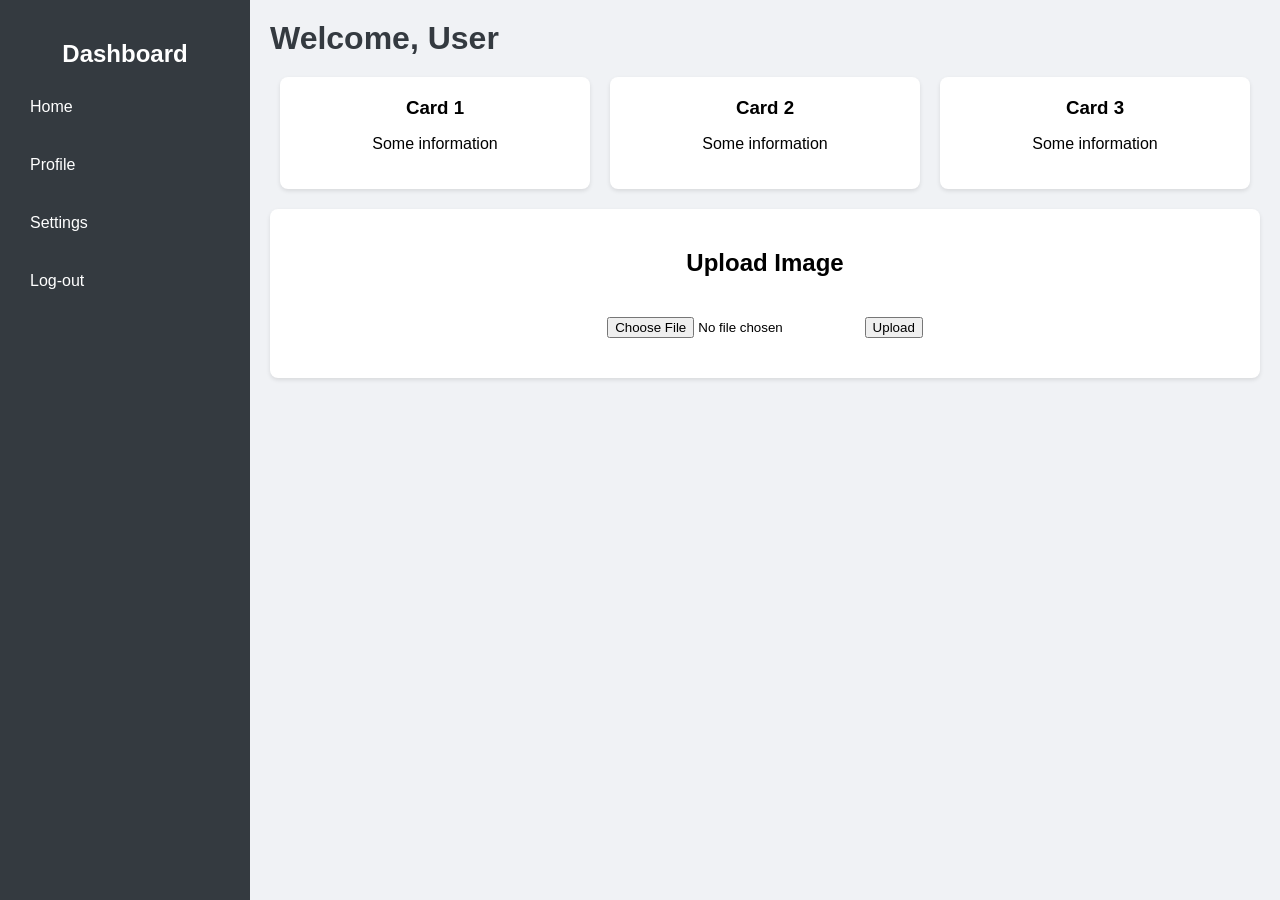
==== index.html @ cb517f72 "Update and rename dashboard.html to index.html" ====
<!DOCTYPE html>
<html lang="en">
<head>
    <meta charset="UTF-8">
    <meta name="viewport" content="width=device-width, initial-scale=1.0">
    <title>Dashboard</title>
    <link rel="stylesheet" href="dash.css">
</head>
<body>
    <div class="dashboard">
        <nav class="sidebar">
            <h2>Dashboard</h2>
            <ul>
                <li><a href="#">Home</a></li>
                <li><a href="#">Profile</a></li>
                <li><a href="#">Settings</a></li>
                <li><a href="http://localhost/project/form.html" onclick="logout()">Log-out</a></li>
            </ul>
        </nav>
        <div class="main-content">
            <header>
                <h1>Welcome, User</h1>
            </header>
            <section class="cards">
                <div class="card">
                    <h3>Card 1</h3>
                    <p>Some information</p>
                </div>
                <div class="card">
                    <h3>Card 2</h3>
                    <p>Some information</p>
                </div>
                <div class="card">
                    <h3>Card 3</h3>
                    <p>Some information</p>
                </div>
            </section>
            <section class="upload-section">
                <h2>Upload Image</h2>
                <input type="file" id="fileInput">
                <button onclick="uploadImage()">Upload</button>
                <img id="uploadedImage" src="#" alt="Uploaded Image" style="display:none;">
            </section>
        </div>
    </div>

    <script>
        function logout() {
            window.location.href = 'login.html';
        }

        function uploadImage() {
            const fileInput = document.getElementById('fileInput');
            const uploadedImage = document.getElementById('uploadedImage');
            if (fileInput.files && fileInput.files[0]) {
                const reader = new FileReader();
                reader.onload = function(e) {
                    uploadedImage.src = e.target.result;
                    uploadedImage.style.display = 'block';
                };
                reader.readAsDataURL(fileInput.files[0]);
            }
        }
    </script>
</body>
</html>
---- dash.css ----
body {
    font-family: 'Arial', sans-serif;
    margin: 0;
    padding: 0;
    display: flex;
    height: 100vh;
    background-color: #f0f2f5;
}

.dashboard {
    display: flex;
    width: 100%;
}

.sidebar {
    width: 250px;
    background-color: #343a40;
    color: #fff;
    padding: 20px;
    box-sizing: border-box;
}

.sidebar h2 {
    text-align: center;
}

.sidebar ul {
    list-style: none;
    padding: 0;
}

.sidebar ul li {
    margin: 20px 0;
}

.sidebar ul li a {
    color: #fff;
    text-decoration: none;
    display: block;
    padding: 10px;
    border-radius: 5px;
    transition: background-color 0.3s ease;
}

.sidebar ul li a:hover {
    background-color: #495057;
}

.main-content {
    flex: 1;
    padding: 20px;
    box-sizing: border-box;
}

header {
    display: flex;
    justify-content: space-between;
    align-items: center;
    margin-bottom: 20px;
}

header h1 {
    margin: 0;
    color: #343a40;
}

.cards {
    display: flex;
    justify-content: space-between;
    margin-bottom: 20px;
}

.card {
    flex: 1;
    margin: 0 10px;
    background-color: #fff;
    padding: 20px;
    border-radius: 8px;
    box-shadow: 0 2px 4px rgba(0, 0, 0, 0.1);
    text-align: center;
}

.card h3 {
    margin: 0 0 10px 0;
}

.upload-section {
    background-color: #fff;
    padding: 20px;
    border-radius: 8px;
    box-shadow: 0 2px 4px rgba(0, 0, 0, 0.1);
    text-align: center;
}

.upload-section input[type="file"] {
    margin: 20px 0;
}

.upload-section img {
    max-width: 100%;
    margin-top: 20px;
}
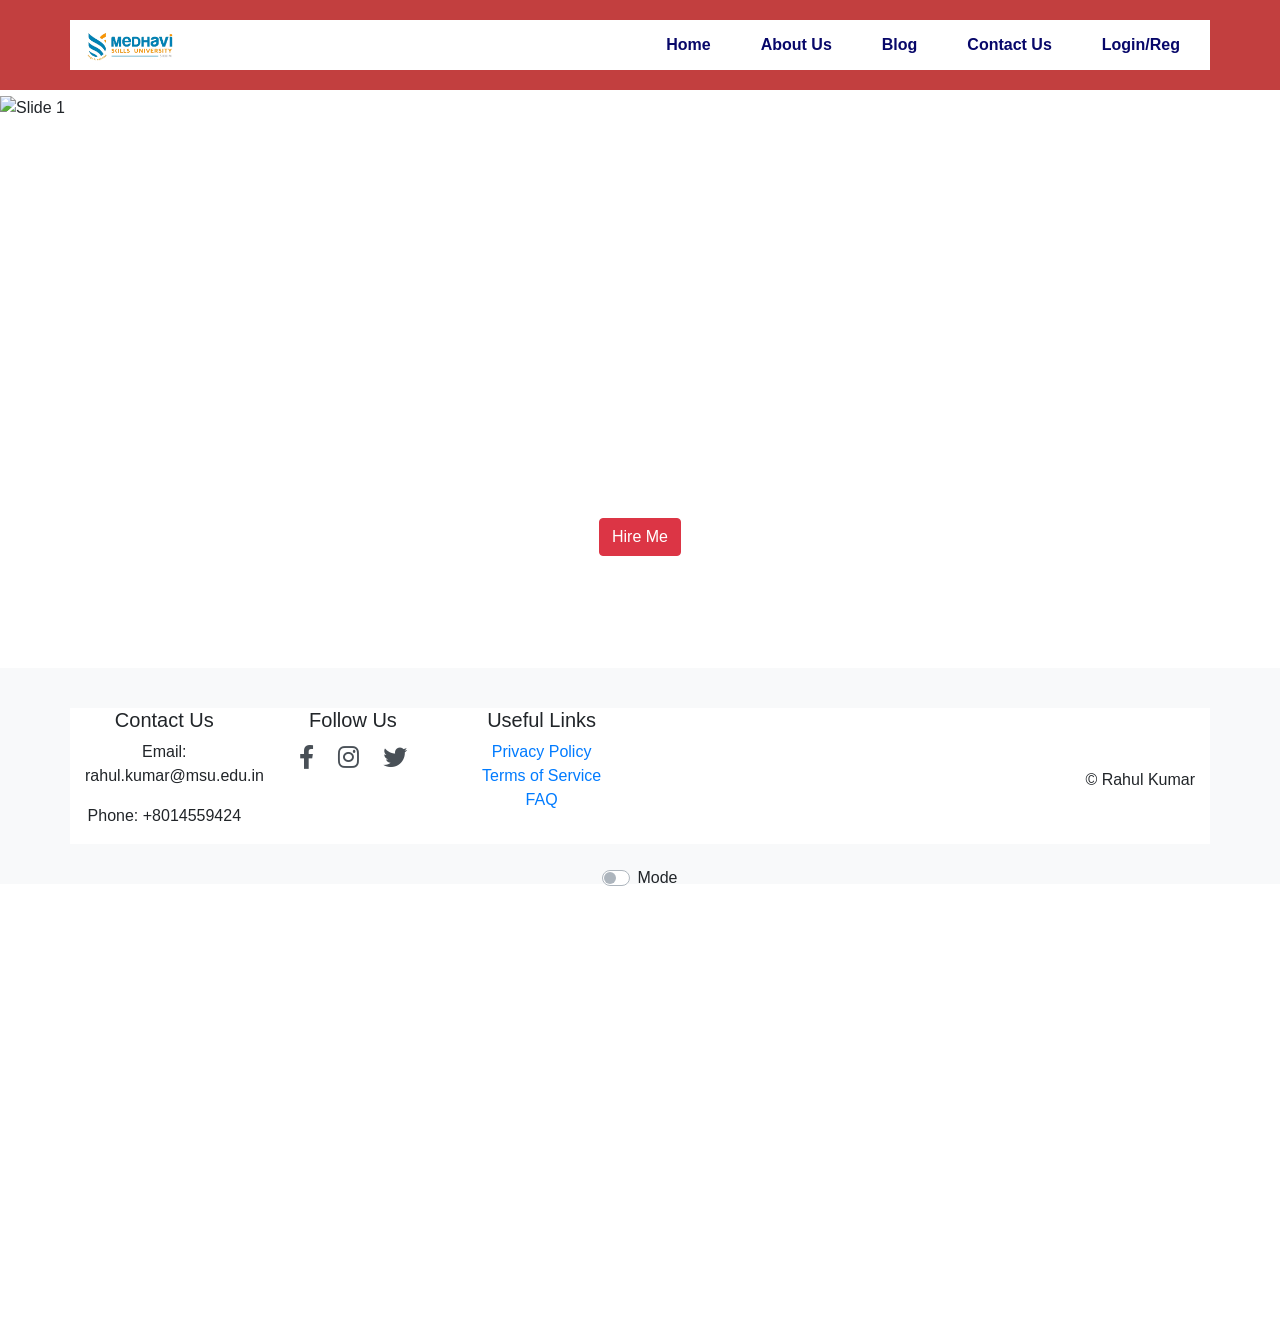
==== commit 896c113b: "Update and rename project.html to index.html" ====
--- a/index.html
+++ b/index.html
@@ -3,64 +3,208 @@
 <head>
     <meta charset="UTF-8">
     <meta name="viewport" content="width=device-width, initial-scale=1.0">
-    <title>Dashboard</title>
-    <link rel="stylesheet" href="dash.css">
+    <title>Project</title>
+    <link href="https://stackpath.bootstrapcdn.com/bootstrap/4.5.2/css/bootstrap.min.css" rel="stylesheet">
+    <link rel="stylesheet" href="style.css">
+    <link rel="stylesheet" href="https://cdnjs.cloudflare.com/ajax/libs/font-awesome/6.0.0-beta3/css/all.min.css">
+    <script src="https://www.google.com/recaptcha/api.js" async defer></script>
+    <style>
+        body {
+            margin: 0;
+            padding: 0;
+            transition: background-color 0.3s ease;
+        }
+
+        .map-container {
+            width: 100%;
+            height: 500px;
+            position: relative;
+            overflow: hidden;
+        }
+
+        .dark-mode {
+            background-color: #343a40;
+            color: #fff;
+        }
+        .carousel-item {
+            height: 500px; /* Set the height of the carousel items */
+        }
+        .carousel-item img {
+            object-fit: cover; /* Ensure the image covers the entire container */
+            height: 100%;
+            width: 100%;
+        }
+        .logo {
+            max-width: 150px;
+        }
+        .menu-icon {
+            display: none;
+        }
+        @media (max-width: 768px) {
+            .menu-icon {
+                display: block;
+                cursor: pointer;
+            }
+            nav ul {
+                display: none;
+                flex-direction: column;
+            }
+            nav ul li {
+                margin: 10px 0;
+            }
+            #menu-toggle:checked + label + nav ul {
+                display: flex;
+            }
+        }
+        footer {
+            background-color: #f8f9fa;
+            padding: 40px 0;
+        }
+        footer .social-icons a {
+            color: #495057;
+            margin: 0 10px;
+            font-size: 1.5em;
+        }
+        .map-container {
+            width: 100%;
+            height: 450px; /* You can adjust this height as needed */
+            position: relative;
+            overflow: hidden;
+        }
+        .map-container iframe {
+            width: 100%;
+            height: 100%;
+            border: 0;
+        }
+        .dark-mode-toggle {
+            position: fixed;
+            bottom: 10px;
+            left: 50%;
+            transform: translateX(-50%);
+        }
+        .dark-mode-toggle label {
+            margin-bottom: 0;
+        }
+    </style>
 </head>
 <body>
-    <div class="dashboard">
-        <nav class="sidebar">
-            <h2>Dashboard</h2>
-            <ul>
-                <li><a href="#">Home</a></li>
-                <li><a href="#">Profile</a></li>
-                <li><a href="#">Settings</a></li>
-                <li><a href="http://localhost/project/form.html" onclick="logout()">Log-out</a></li>
-            </ul>
-        </nav>
-        <div class="main-content">
-            <header>
-                <h1>Welcome, User</h1>
-            </header>
-            <section class="cards">
-                <div class="card">
-                    <h3>Card 1</h3>
-                    <p>Some information</p>
+    <header>
+        <div class="container">
+            <a href="#">
+                <img src="1.png" alt="Berger Hut Logo" class="logo">
+            </a>
+            <input type="checkbox" id="menu-toggle">
+            <label for="menu-toggle" class="menu-icon">
+                <span></span>
+                <span></span>
+                <span></span>
+            </label>
+            <nav>
+                <ul>
+                    <li><a href="#">Home</a></li>
+                    <li class="dropdown">
+                        <a href="#">About Us</a>
+                        <ul class="dropdown-content">
+                            <li><a href="#">Academic</a></li>
+                            <li><a href="#">Non-Academic</a></li>
+                        </ul>
+                    </li>
+                    <li><a href="#">Blog</a></li>
+                    <li class="dropdown">
+                        <a href="#">Contact Us</a>
+                        <ul class="dropdown-content">
+                            <li><a href="https://www.facebook.com/"><i class="fab fa-facebook-f"></i> Facebook</a></li>
+                            <li><a href="https://www.instagram.com/"><i class="fab fa-instagram"></i> Instagram</a></li>
+                            <li><a href="https://www.youtube.com/@tabahigaming1204"><i class="fab fa-youtube"></i> YouTube</a></li>
+                        </ul>
+                    </li>
+                    <li><a href="./form.html">Login/Reg</a></li>
+                </ul>
+            </nav>
+        </div>
+    </header>
+    <br><br><br><br>
+    <div id="carouselExampleControls" class="carousel slide" data-ride="carousel" data-interval="3000">
+        <div class="carousel-inner">
+          <div class="carousel-item active">
+            <img src="https://images.pexels.com/photos/1366957/pexels-photo-1366957.jpeg?auto=compress&cs=tinysrgb&w=1260&h=750&dpr=1" class="d-block w-100" alt="Slide 1">
+            <div class="carousel-caption d-none d-md-block">
+              <h1>Biography:.</h1>
+              <p>Name: Rahul Kumar <br>
+                Date of Birth: [4th,OCT,2000] <br>
+                Place of Birth: [Sikkim, Singtam] <br>
+                Nationality: [INDIAN] <br><br><br>Early Life and Education
+                Rahul Kumar was born and raised in [Sikkim], where he spent his formative years. From a young age, Rahul exhibited a keen interest in [science, literature, technology], demonstrating both curiosity and aptitude in his studies. He attended [GOVT.SR.SEC.SCHOOL SINGTAM], where he excelled academically and participated in various extracurricular activities, notably [Cricket,Football,Music etc.].</p>
+              <button class="btn btn-danger hire" type="button">Hire Me</button>
+            </div>
+          </div>
+          <div class="carousel-item">
+            <img src="https://4kwallpapers.com/images/walls/thumbs_2t/16935.png" class="d-block w-100" alt="Slide 2">
+            <div class="carousel-caption d-none d-md-block">
+              <h2>Lorem ipsum dolor sit amet.</h2>
+              <p>Lorem ipsum dolor sit amet consectetur adipisicing elit. Similique ratione totam ad accusamus debitis architecto culpa doloribus aperiam iusto facere?</p>
+            </div>
+          </div>
+          <div class="carousel-item">
+            <img src="https://4kwallpapers.com/images/walls/thumbs_2t/16325.jpg" class="d-block w-100" alt="Slide 3">
+            <div class="carousel-caption d-none d-md-block">
+              <h3>jsbjsbjsb:.</h3>
+              <p>kuhuhuiiuiuuigugugugug</p>
+            </div>
+          </div>
+        </div>
+        <a class="carousel-control-prev" href="#carouselExampleControls" role="button" data-slide="prev">
+          <span class="carousel-control-prev-icon" aria-hidden="true"></span>
+          <span class="sr-only">Previous</span>
+        </a>
+        <a class="carousel-control-next" href="#carouselExampleControls" role="button" data-slide="next">
+          <span class="carousel-control-next-icon" aria-hidden="true"></span>
+          <span class="sr-only">Next</span>
+        </a>
+      </div>
+      <br><br><br>
+
+    <footer>
+        <div class="container text-center">
+            <div class="row">
+                <div class="col-md-4">
+                    <h5>Contact Us</h5>
+                    <p>Email: rahul.kumar@msu.edu.in</p>
+                    <p>Phone: +8014559424</p>
                 </div>
-                <div class="card">
-                    <h3>Card 2</h3>
-                    <p>Some information</p>
+                <div class="col-md-4">
+                    <h5>Follow Us</h5>
+                    <div class="social-icons">
+                        <a href="https://www.facebook.com/"><i class="fab fa-facebook-f"></i></a>
+                        <a href="https://www.instagram.com/"><i class="fab fa-instagram"></i></a>
+                        <a href="https://x.com/i/flow/login"><i class="fab fa-twitter"></i></a>
+                    </div>
                 </div>
-                <div class="card">
-                    <h3>Card 3</h3>
-                    <p>Some information</p>
+                <div class="col-md-4">
+                    <h5>Useful Links</h5>
+                    <ul class="list-unstyled">
+                        <li><a href="#">Privacy Policy</a></li>
+                        <li><a href="#">Terms of Service</a></li>
+                        <li><a href="#">FAQ</a></li>
+                    </ul>
                 </div>
-            </section>
-            <section class="upload-section">
-                <h2>Upload Image</h2>
-                <input type="file" id="fileInput">
-                <button onclick="uploadImage()">Upload</button>
-                <img id="uploadedImage" src="#" alt="Uploaded Image" style="display:none;">
-            </section>
+            </div>
+            <p class="mt-4">© Rahul Kumar</p>
+        </div>
+    </footer>
+    <div class="dark-mode-toggle">
+        <div class="custom-control custom-switch">
+            <input type="checkbox" class="custom-control-input" id="darkSwitch">
+            <label class="custom-control-label" for="darkSwitch">Mode</label>
         </div>
     </div>
 
-    <script>
-        function logout() {
-            window.location.href = 'login.html';
-        }
-
-        function uploadImage() {
-            const fileInput = document.getElementById('fileInput');
-            const uploadedImage = document.getElementById('uploadedImage');
-            if (fileInput.files && fileInput.files[0]) {
-                const reader = new FileReader();
-                reader.onload = function(e) {
-                    uploadedImage.src = e.target.result;
-                    uploadedImage.style.display = 'block';
-                };
-                reader.readAsDataURL(fileInput.files[0]);
-            }
-        }
-    </script>
+    <div class="map-container">
+        <iframe src="https://www.google.com/maps/embed?pb=!1m18!1m12!1m3!1d56814.147709445395!2d88.36003169028794!3d27.12845610792461!2m3!1f0!2f0!3f0!3m2!1i1024!2i768!4f13.1!3m3!1m2!1s0x39e4276856ea77f9%3A0x7b3aaedfd3969733!2sSingtam%2C%20Sikkim%20737128!5e0!3m2!1sen!2sin!4v1717673426572!5m2!1sen!2sin" allowfullscreen="" loading="lazy" referrerpolicy="no-referrer-when-downgrade"></iframe>
+    </div>
+
+    <script src="https://code.jquery.com/jquery-3.5.1.slim.min.js"></script>
+    <script src="https://cdn.jsdelivr.net/npm/@popperjs/core@2.5.4/dist/umd/popper.min.js"></script>
+    <script src="https://stackpath.bootstrapcdn.com/bootstrap/4.5.2/js/bootstrap.min.js"></script>
 </body>
 </html>
--- a/style.css
+++ b/style.css
@@ -0,0 +1,160 @@
+
+
+body {
+    font-family: 'Roboto', sans-serif;
+   background-color: white;
+    margin: 0;
+    padding: 0; 
+}
+
+header {
+    background-color: rgba(179, 16, 16, 0.8); 
+    padding: 20px 0; 
+    position: fixed; 
+    width: 100%;
+    top: 0;
+    z-index: 1000; 
+}
+
+.container {
+    width: 90%;
+    margin: 0 auto; 
+    display: flex;
+    justify-content: space-between;
+    align-items: center;
+    background-color: white;
+}
+
+.logo {
+    height: 50px;
+}
+
+nav ul {
+    list-style-type: none;
+    margin: 0;
+    padding: 0;
+    display: flex; /* Display flex for better alignment */
+}
+
+nav ul li {
+    position: relative;
+    margin-left: 20px; /* Add some space between the items */
+}
+
+nav ul li a {
+    text-decoration: none;
+    color: rgb(7, 7, 105);
+    padding: 10px 15px;
+    transition: all 0.3s ease;
+    font-weight: bold;
+}
+
+nav ul li a:hover {
+    background-color: rgba(255, 255, 255, 0.1); /* Semi-transparent white background on hover */
+    border-radius: 5px;
+    color: rgb(138, 27, 27);
+}
+
+/* Dropdown menu styles */
+.dropdown-content {
+    display: none;
+    position: absolute;
+    background-color: rgba(0, 0, 0, 0.8); /* Semi-transparent black background */
+    min-width: 160px;
+    box-shadow: 0px 8px 16px 0px rgba(0,0,0,0.2);
+    z-index: 1;
+    flex-direction: column;
+}
+
+.dropdown-content a {
+    color: #fff;
+    padding: 12px 16px;
+    text-decoration: none;
+    display: block;
+}
+
+.dropdown-content a:hover {
+    background-color: rgba(255, 255, 255, 0.1); /* Semi-transparent white background on hover */
+    border-radius: 0;
+    color: rgb(138, 27, 27);
+}
+
+.dropdown:hover .dropdown-content {
+    display: block;
+}
+
+.menu-icon {
+    display: none;
+    flex-direction: column;
+    cursor: pointer;
+}
+
+.menu-icon span {
+    height: 3px;
+    width: 25px;
+    background: white;
+    margin-bottom: 5px;
+    border-radius: 5px;
+}
+
+#menu-toggle {
+    display: none;
+}
+
+#menu-toggle:checked + .menu-icon + nav ul {
+    display: flex;
+    flex-direction: column;
+    align-items: center;
+}
+
+@media screen and (max-width: 768px) {
+    .container {
+        flex-direction: column; /* Stack items vertically on smaller screens */
+        align-items: flex-start; /* Align items to the start */
+    }
+
+    .logo {
+        margin-bottom: 10px; /* Add some bottom margin */
+    }
+
+    .menu-icon {
+        display: flex; /* Display the hamburger menu icon */
+    }
+
+    nav {
+        width: 100%; /* Full width for the nav */
+    }
+
+    nav ul {
+        display: none; /* Hide the menu initially */
+        width: 100%;
+        flex-direction: column; /* Stack items vertically */
+        align-items: flex-start; /* Align items to the start */
+    }
+
+    nav ul li {
+        width: 100%; /* Full width for the menu items */
+        text-align: center; /* Center the text */
+        margin: 10px 0; /* Add some margin for spacing */
+    }
+
+    nav ul li a {
+        display: block; /* Block display for the links */
+        width: 100%; /* Full width for the links */
+    }
+
+    nav ul li .dropdown-content {
+        position: relative; /* Make the dropdown content relative */
+        width: 100%;
+    }
+}
+.carousel-item h1{
+    text-align: left;
+    font-weight: bold;
+    padding-bottom: 1px;
+    font-style: oblique;
+}
+.carousel-item p{
+    padding-bottom: 100px;
+    font-style: unset;
+}
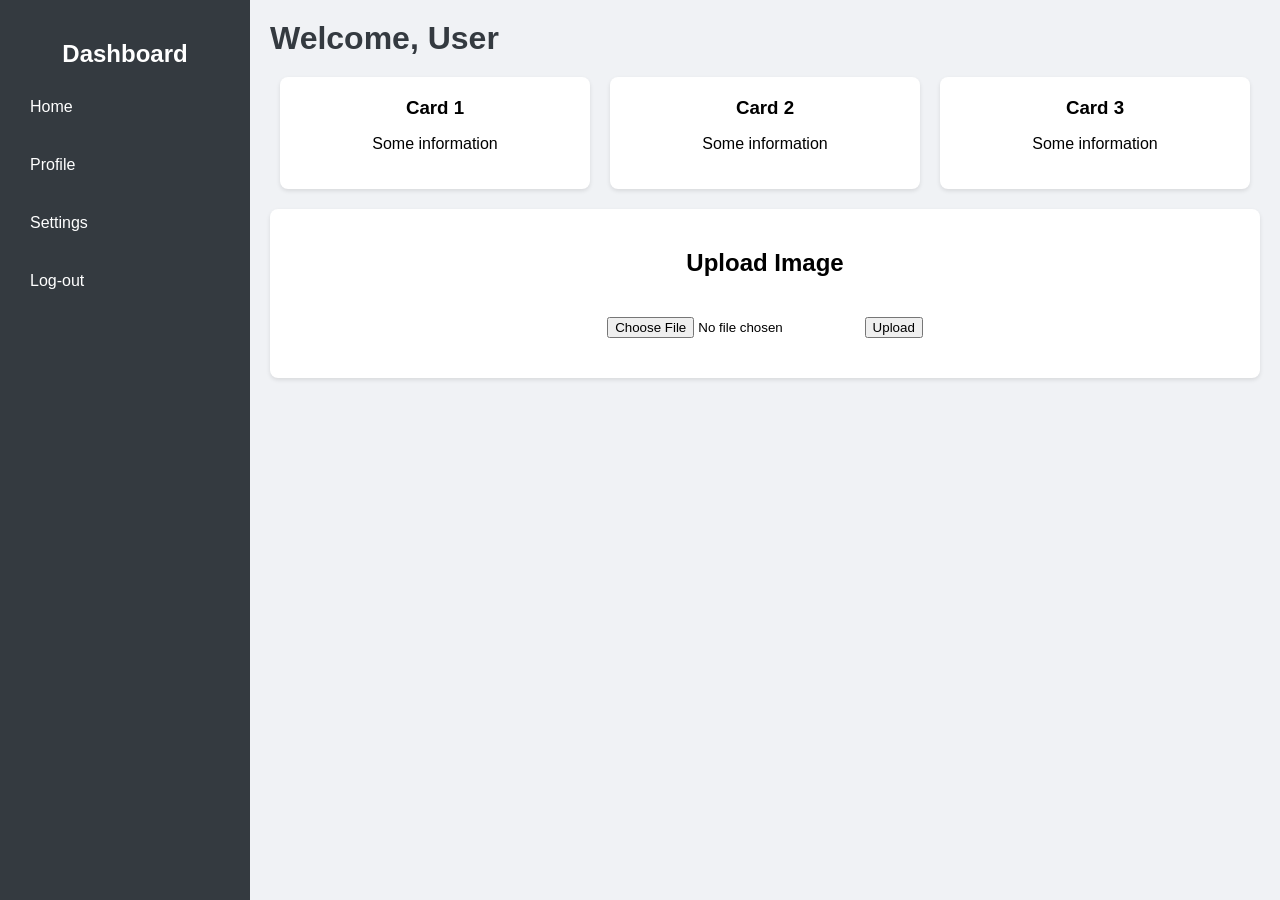
==== commit cb0e7ade: "Update and rename dashboard.html to index.html" ====
--- a/index.html
+++ b/index.html
@@ -3,208 +3,64 @@
 <head>
     <meta charset="UTF-8">
     <meta name="viewport" content="width=device-width, initial-scale=1.0">
-    <title>Project</title>
-    <link href="https://stackpath.bootstrapcdn.com/bootstrap/4.5.2/css/bootstrap.min.css" rel="stylesheet">
-    <link rel="stylesheet" href="style.css">
-    <link rel="stylesheet" href="https://cdnjs.cloudflare.com/ajax/libs/font-awesome/6.0.0-beta3/css/all.min.css">
-    <script src="https://www.google.com/recaptcha/api.js" async defer></script>
-    <style>
-        body {
-            margin: 0;
-            padding: 0;
-            transition: background-color 0.3s ease;
-        }
-
-        .map-container {
-            width: 100%;
-            height: 500px;
-            position: relative;
-            overflow: hidden;
-        }
-
-        .dark-mode {
-            background-color: #343a40;
-            color: #fff;
-        }
-        .carousel-item {
-            height: 500px; /* Set the height of the carousel items */
-        }
-        .carousel-item img {
-            object-fit: cover; /* Ensure the image covers the entire container */
-            height: 100%;
-            width: 100%;
-        }
-        .logo {
-            max-width: 150px;
-        }
-        .menu-icon {
-            display: none;
-        }
-        @media (max-width: 768px) {
-            .menu-icon {
-                display: block;
-                cursor: pointer;
-            }
-            nav ul {
-                display: none;
-                flex-direction: column;
-            }
-            nav ul li {
-                margin: 10px 0;
-            }
-            #menu-toggle:checked + label + nav ul {
-                display: flex;
-            }
-        }
-        footer {
-            background-color: #f8f9fa;
-            padding: 40px 0;
-        }
-        footer .social-icons a {
-            color: #495057;
-            margin: 0 10px;
-            font-size: 1.5em;
-        }
-        .map-container {
-            width: 100%;
-            height: 450px; /* You can adjust this height as needed */
-            position: relative;
-            overflow: hidden;
-        }
-        .map-container iframe {
-            width: 100%;
-            height: 100%;
-            border: 0;
-        }
-        .dark-mode-toggle {
-            position: fixed;
-            bottom: 10px;
-            left: 50%;
-            transform: translateX(-50%);
-        }
-        .dark-mode-toggle label {
-            margin-bottom: 0;
-        }
-    </style>
+    <title>Dashboard</title>
+    <link rel="stylesheet" href="dash.css">
 </head>
 <body>
-    <header>
-        <div class="container">
-            <a href="#">
-                <img src="1.png" alt="Berger Hut Logo" class="logo">
-            </a>
-            <input type="checkbox" id="menu-toggle">
-            <label for="menu-toggle" class="menu-icon">
-                <span></span>
-                <span></span>
-                <span></span>
-            </label>
-            <nav>
-                <ul>
-                    <li><a href="#">Home</a></li>
-                    <li class="dropdown">
-                        <a href="#">About Us</a>
-                        <ul class="dropdown-content">
-                            <li><a href="#">Academic</a></li>
-                            <li><a href="#">Non-Academic</a></li>
-                        </ul>
-                    </li>
-                    <li><a href="#">Blog</a></li>
-                    <li class="dropdown">
-                        <a href="#">Contact Us</a>
-                        <ul class="dropdown-content">
-                            <li><a href="https://www.facebook.com/"><i class="fab fa-facebook-f"></i> Facebook</a></li>
-                            <li><a href="https://www.instagram.com/"><i class="fab fa-instagram"></i> Instagram</a></li>
-                            <li><a href="https://www.youtube.com/@tabahigaming1204"><i class="fab fa-youtube"></i> YouTube</a></li>
-                        </ul>
-                    </li>
-                    <li><a href="./form.html">Login/Reg</a></li>
-                </ul>
-            </nav>
-        </div>
-    </header>
-    <br><br><br><br>
-    <div id="carouselExampleControls" class="carousel slide" data-ride="carousel" data-interval="3000">
-        <div class="carousel-inner">
-          <div class="carousel-item active">
-            <img src="https://images.pexels.com/photos/1366957/pexels-photo-1366957.jpeg?auto=compress&cs=tinysrgb&w=1260&h=750&dpr=1" class="d-block w-100" alt="Slide 1">
-            <div class="carousel-caption d-none d-md-block">
-              <h1>Biography:.</h1>
-              <p>Name: Rahul Kumar <br>
-                Date of Birth: [4th,OCT,2000] <br>
-                Place of Birth: [Sikkim, Singtam] <br>
-                Nationality: [INDIAN] <br><br><br>Early Life and Education
-                Rahul Kumar was born and raised in [Sikkim], where he spent his formative years. From a young age, Rahul exhibited a keen interest in [science, literature, technology], demonstrating both curiosity and aptitude in his studies. He attended [GOVT.SR.SEC.SCHOOL SINGTAM], where he excelled academically and participated in various extracurricular activities, notably [Cricket,Football,Music etc.].</p>
-              <button class="btn btn-danger hire" type="button">Hire Me</button>
-            </div>
-          </div>
-          <div class="carousel-item">
-            <img src="https://4kwallpapers.com/images/walls/thumbs_2t/16935.png" class="d-block w-100" alt="Slide 2">
-            <div class="carousel-caption d-none d-md-block">
-              <h2>Lorem ipsum dolor sit amet.</h2>
-              <p>Lorem ipsum dolor sit amet consectetur adipisicing elit. Similique ratione totam ad accusamus debitis architecto culpa doloribus aperiam iusto facere?</p>
-            </div>
-          </div>
-          <div class="carousel-item">
-            <img src="https://4kwallpapers.com/images/walls/thumbs_2t/16325.jpg" class="d-block w-100" alt="Slide 3">
-            <div class="carousel-caption d-none d-md-block">
-              <h3>jsbjsbjsb:.</h3>
-              <p>kuhuhuiiuiuuigugugugug</p>
-            </div>
-          </div>
-        </div>
-        <a class="carousel-control-prev" href="#carouselExampleControls" role="button" data-slide="prev">
-          <span class="carousel-control-prev-icon" aria-hidden="true"></span>
-          <span class="sr-only">Previous</span>
-        </a>
-        <a class="carousel-control-next" href="#carouselExampleControls" role="button" data-slide="next">
-          <span class="carousel-control-next-icon" aria-hidden="true"></span>
-          <span class="sr-only">Next</span>
-        </a>
-      </div>
-      <br><br><br>
-
-    <footer>
-        <div class="container text-center">
-            <div class="row">
-                <div class="col-md-4">
-                    <h5>Contact Us</h5>
-                    <p>Email: rahul.kumar@msu.edu.in</p>
-                    <p>Phone: +8014559424</p>
+    <div class="dashboard">
+        <nav class="sidebar">
+            <h2>Dashboard</h2>
+            <ul>
+                <li><a href="#">Home</a></li>
+                <li><a href="#">Profile</a></li>
+                <li><a href="#">Settings</a></li>
+                <li><a href="http://localhost/project/form.html" onclick="logout()">Log-out</a></li>
+            </ul>
+        </nav>
+        <div class="main-content">
+            <header>
+                <h1>Welcome, User</h1>
+            </header>
+            <section class="cards">
+                <div class="card">
+                    <h3>Card 1</h3>
+                    <p>Some information</p>
                 </div>
-                <div class="col-md-4">
-                    <h5>Follow Us</h5>
-                    <div class="social-icons">
-                        <a href="https://www.facebook.com/"><i class="fab fa-facebook-f"></i></a>
-                        <a href="https://www.instagram.com/"><i class="fab fa-instagram"></i></a>
-                        <a href="https://x.com/i/flow/login"><i class="fab fa-twitter"></i></a>
-                    </div>
+                <div class="card">
+                    <h3>Card 2</h3>
+                    <p>Some information</p>
                 </div>
-                <div class="col-md-4">
-                    <h5>Useful Links</h5>
-                    <ul class="list-unstyled">
-                        <li><a href="#">Privacy Policy</a></li>
-                        <li><a href="#">Terms of Service</a></li>
-                        <li><a href="#">FAQ</a></li>
-                    </ul>
+                <div class="card">
+                    <h3>Card 3</h3>
+                    <p>Some information</p>
                 </div>
-            </div>
-            <p class="mt-4">© Rahul Kumar</p>
-        </div>
-    </footer>
-    <div class="dark-mode-toggle">
-        <div class="custom-control custom-switch">
-            <input type="checkbox" class="custom-control-input" id="darkSwitch">
-            <label class="custom-control-label" for="darkSwitch">Mode</label>
+            </section>
+            <section class="upload-section">
+                <h2>Upload Image</h2>
+                <input type="file" id="fileInput">
+                <button onclick="uploadImage()">Upload</button>
+                <img id="uploadedImage" src="#" alt="Uploaded Image" style="display:none;">
+            </section>
         </div>
     </div>
 
-    <div class="map-container">
-        <iframe src="https://www.google.com/maps/embed?pb=!1m18!1m12!1m3!1d56814.147709445395!2d88.36003169028794!3d27.12845610792461!2m3!1f0!2f0!3f0!3m2!1i1024!2i768!4f13.1!3m3!1m2!1s0x39e4276856ea77f9%3A0x7b3aaedfd3969733!2sSingtam%2C%20Sikkim%20737128!5e0!3m2!1sen!2sin!4v1717673426572!5m2!1sen!2sin" allowfullscreen="" loading="lazy" referrerpolicy="no-referrer-when-downgrade"></iframe>
-    </div>
+    <script>
+        function logout() {
+            window.location.href = 'login.html';
+        }
 
-    <script src="https://code.jquery.com/jquery-3.5.1.slim.min.js"></script>
-    <script src="https://cdn.jsdelivr.net/npm/@popperjs/core@2.5.4/dist/umd/popper.min.js"></script>
-    <script src="https://stackpath.bootstrapcdn.com/bootstrap/4.5.2/js/bootstrap.min.js"></script>
+        function uploadImage() {
+            const fileInput = document.getElementById('fileInput');
+            const uploadedImage = document.getElementById('uploadedImage');
+            if (fileInput.files && fileInput.files[0]) {
+                const reader = new FileReader();
+                reader.onload = function(e) {
+                    uploadedImage.src = e.target.result;
+                    uploadedImage.style.display = 'block';
+                };
+                reader.readAsDataURL(fileInput.files[0]);
+            }
+        }
+    </script>
 </body>
 </html>
--- a/dash.css
+++ b/dash.css
@@ -0,0 +1,102 @@
+body {
+    font-family: 'Arial', sans-serif;
+    margin: 0;
+    padding: 0;
+    display: flex;
+    height: 100vh;
+    background-color: #f0f2f5;
+}
+
+.dashboard {
+    display: flex;
+    width: 100%;
+}
+
+.sidebar {
+    width: 250px;
+    background-color: #343a40;
+    color: #fff;
+    padding: 20px;
+    box-sizing: border-box;
+}
+
+.sidebar h2 {
+    text-align: center;
+}
+
+.sidebar ul {
+    list-style: none;
+    padding: 0;
+}
+
+.sidebar ul li {
+    margin: 20px 0;
+}
+
+.sidebar ul li a {
+    color: #fff;
+    text-decoration: none;
+    display: block;
+    padding: 10px;
+    border-radius: 5px;
+    transition: background-color 0.3s ease;
+}
+
+.sidebar ul li a:hover {
+    background-color: #495057;
+}
+
+.main-content {
+    flex: 1;
+    padding: 20px;
+    box-sizing: border-box;
+}
+
+header {
+    display: flex;
+    justify-content: space-between;
+    align-items: center;
+    margin-bottom: 20px;
+}
+
+header h1 {
+    margin: 0;
+    color: #343a40;
+}
+
+.cards {
+    display: flex;
+    justify-content: space-between;
+    margin-bottom: 20px;
+}
+
+.card {
+    flex: 1;
+    margin: 0 10px;
+    background-color: #fff;
+    padding: 20px;
+    border-radius: 8px;
+    box-shadow: 0 2px 4px rgba(0, 0, 0, 0.1);
+    text-align: center;
+}
+
+.card h3 {
+    margin: 0 0 10px 0;
+}
+
+.upload-section {
+    background-color: #fff;
+    padding: 20px;
+    border-radius: 8px;
+    box-shadow: 0 2px 4px rgba(0, 0, 0, 0.1);
+    text-align: center;
+}
+
+.upload-section input[type="file"] {
+    margin: 20px 0;
+}
+
+.upload-section img {
+    max-width: 100%;
+    margin-top: 20px;
+}
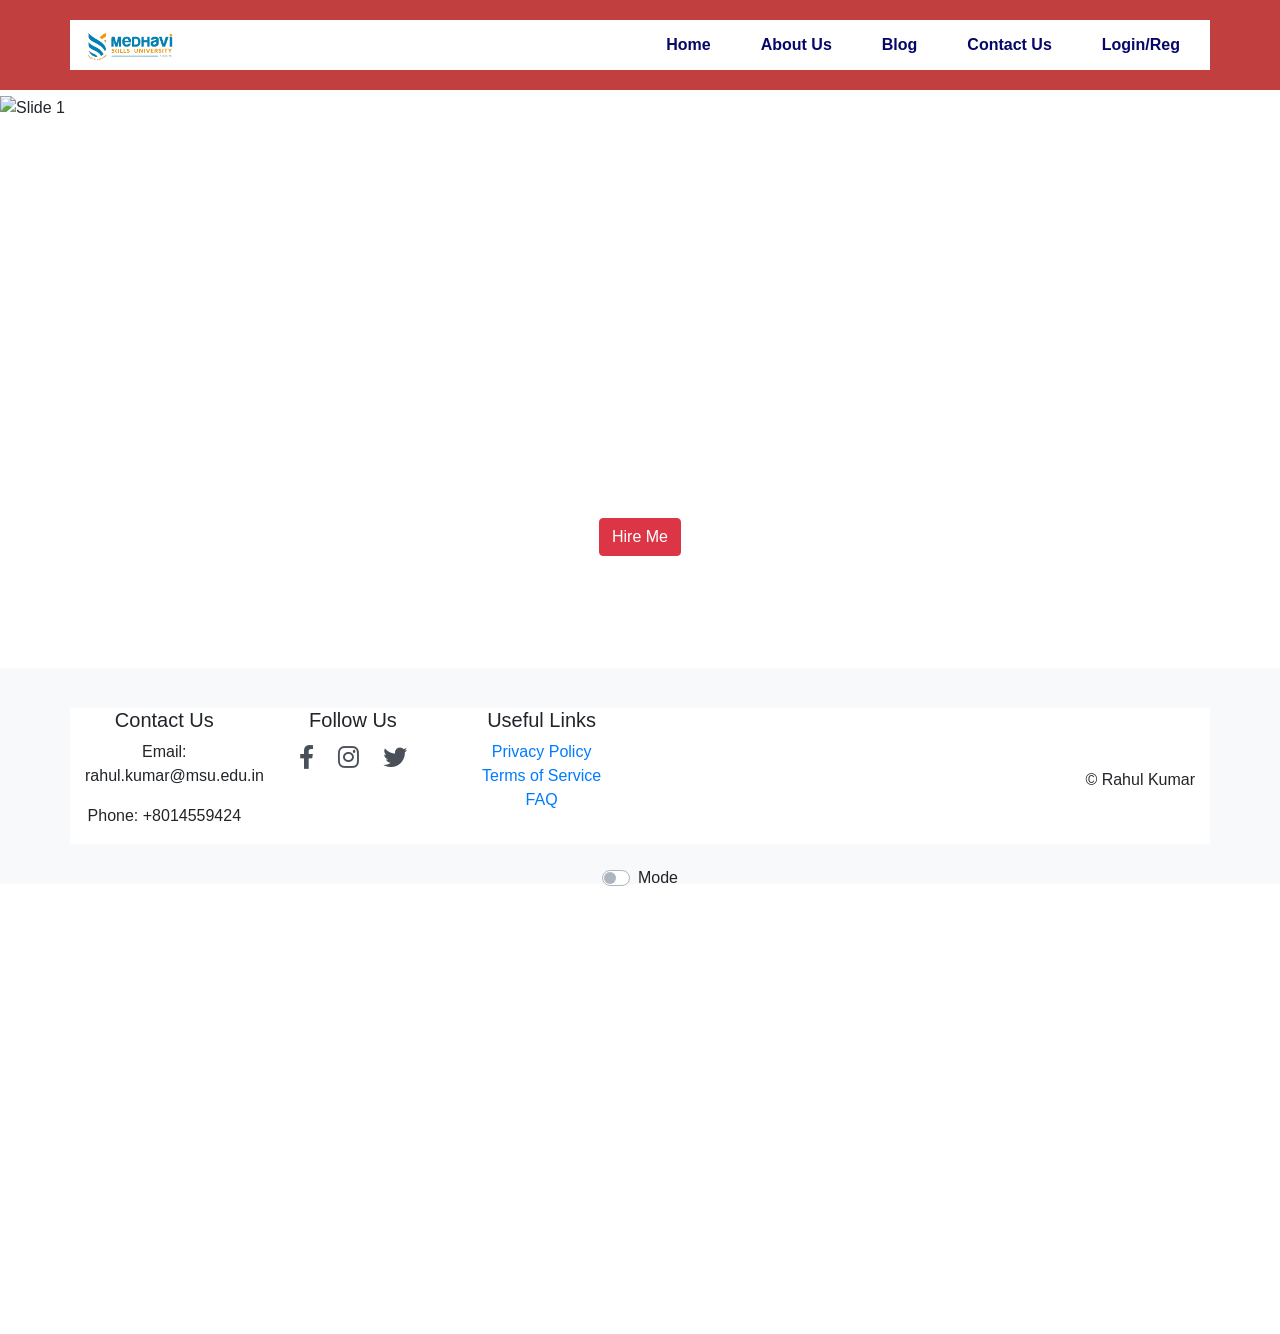
==== commit 8835899b: "Update and rename project.html to index.html" ====
--- a/index.html
+++ b/index.html
@@ -3,64 +3,208 @@
 <head>
     <meta charset="UTF-8">
     <meta name="viewport" content="width=device-width, initial-scale=1.0">
-    <title>Dashboard</title>
-    <link rel="stylesheet" href="dash.css">
+    <title>Project</title>
+    <link href="https://stackpath.bootstrapcdn.com/bootstrap/4.5.2/css/bootstrap.min.css" rel="stylesheet">
+    <link rel="stylesheet" href="style.css">
+    <link rel="stylesheet" href="https://cdnjs.cloudflare.com/ajax/libs/font-awesome/6.0.0-beta3/css/all.min.css">
+    <script src="https://www.google.com/recaptcha/api.js" async defer></script>
+    <style>
+        body {
+            margin: 0;
+            padding: 0;
+            transition: background-color 0.3s ease;
+        }
+
+        .map-container {
+            width: 100%;
+            height: 500px;
+            position: relative;
+            overflow: hidden;
+        }
+
+        .dark-mode {
+            background-color: #343a40;
+            color: #fff;
+        }
+        .carousel-item {
+            height: 500px; /* Set the height of the carousel items */
+        }
+        .carousel-item img {
+            object-fit: cover; /* Ensure the image covers the entire container */
+            height: 100%;
+            width: 100%;
+        }
+        .logo {
+            max-width: 150px;
+        }
+        .menu-icon {
+            display: none;
+        }
+        @media (max-width: 768px) {
+            .menu-icon {
+                display: block;
+                cursor: pointer;
+            }
+            nav ul {
+                display: none;
+                flex-direction: column;
+            }
+            nav ul li {
+                margin: 10px 0;
+            }
+            #menu-toggle:checked + label + nav ul {
+                display: flex;
+            }
+        }
+        footer {
+            background-color: #f8f9fa;
+            padding: 40px 0;
+        }
+        footer .social-icons a {
+            color: #495057;
+            margin: 0 10px;
+            font-size: 1.5em;
+        }
+        .map-container {
+            width: 100%;
+            height: 450px; /* You can adjust this height as needed */
+            position: relative;
+            overflow: hidden;
+        }
+        .map-container iframe {
+            width: 100%;
+            height: 100%;
+            border: 0;
+        }
+        .dark-mode-toggle {
+            position: fixed;
+            bottom: 10px;
+            left: 50%;
+            transform: translateX(-50%);
+        }
+        .dark-mode-toggle label {
+            margin-bottom: 0;
+        }
+    </style>
 </head>
 <body>
-    <div class="dashboard">
-        <nav class="sidebar">
-            <h2>Dashboard</h2>
-            <ul>
-                <li><a href="#">Home</a></li>
-                <li><a href="#">Profile</a></li>
-                <li><a href="#">Settings</a></li>
-                <li><a href="http://localhost/project/form.html" onclick="logout()">Log-out</a></li>
-            </ul>
-        </nav>
-        <div class="main-content">
-            <header>
-                <h1>Welcome, User</h1>
-            </header>
-            <section class="cards">
-                <div class="card">
-                    <h3>Card 1</h3>
-                    <p>Some information</p>
+    <header>
+        <div class="container">
+            <a href="#">
+                <img src="1.png" alt="Berger Hut Logo" class="logo">
+            </a>
+            <input type="checkbox" id="menu-toggle">
+            <label for="menu-toggle" class="menu-icon">
+                <span></span>
+                <span></span>
+                <span></span>
+            </label>
+            <nav>
+                <ul>
+                    <li><a href="#">Home</a></li>
+                    <li class="dropdown">
+                        <a href="#">About Us</a>
+                        <ul class="dropdown-content">
+                            <li><a href="#">Academic</a></li>
+                            <li><a href="#">Non-Academic</a></li>
+                        </ul>
+                    </li>
+                    <li><a href="#">Blog</a></li>
+                    <li class="dropdown">
+                        <a href="#">Contact Us</a>
+                        <ul class="dropdown-content">
+                            <li><a href="https://www.facebook.com/"><i class="fab fa-facebook-f"></i> Facebook</a></li>
+                            <li><a href="https://www.instagram.com/"><i class="fab fa-instagram"></i> Instagram</a></li>
+                            <li><a href="https://www.youtube.com/@tabahigaming1204"><i class="fab fa-youtube"></i> YouTube</a></li>
+                        </ul>
+                    </li>
+                    <li><a href="./form.html">Login/Reg</a></li>
+                </ul>
+            </nav>
+        </div>
+    </header>
+    <br><br><br><br>
+    <div id="carouselExampleControls" class="carousel slide" data-ride="carousel" data-interval="3000">
+        <div class="carousel-inner">
+          <div class="carousel-item active">
+            <img src="https://images.pexels.com/photos/1366957/pexels-photo-1366957.jpeg?auto=compress&cs=tinysrgb&w=1260&h=750&dpr=1" class="d-block w-100" alt="Slide 1">
+            <div class="carousel-caption d-none d-md-block">
+              <h1>Biography:.</h1>
+              <p>Name: Rahul Kumar <br>
+                Date of Birth: [4th,OCT,2000] <br>
+                Place of Birth: [Sikkim, Singtam] <br>
+                Nationality: [INDIAN] <br><br><br>Early Life and Education
+                Rahul Kumar was born and raised in [Sikkim], where he spent his formative years. From a young age, Rahul exhibited a keen interest in [science, literature, technology], demonstrating both curiosity and aptitude in his studies. He attended [GOVT.SR.SEC.SCHOOL SINGTAM], where he excelled academically and participated in various extracurricular activities, notably [Cricket,Football,Music etc.].</p>
+              <button class="btn btn-danger hire" type="button">Hire Me</button>
+            </div>
+          </div>
+          <div class="carousel-item">
+            <img src="https://4kwallpapers.com/images/walls/thumbs_2t/16935.png" class="d-block w-100" alt="Slide 2">
+            <div class="carousel-caption d-none d-md-block">
+              <h2>Lorem ipsum dolor sit amet.</h2>
+              <p>Lorem ipsum dolor sit amet consectetur adipisicing elit. Similique ratione totam ad accusamus debitis architecto culpa doloribus aperiam iusto facere?</p>
+            </div>
+          </div>
+          <div class="carousel-item">
+            <img src="https://4kwallpapers.com/images/walls/thumbs_2t/16325.jpg" class="d-block w-100" alt="Slide 3">
+            <div class="carousel-caption d-none d-md-block">
+              <h3>jsbjsbjsb:.</h3>
+              <p>kuhuhuiiuiuuigugugugug</p>
+            </div>
+          </div>
+        </div>
+        <a class="carousel-control-prev" href="#carouselExampleControls" role="button" data-slide="prev">
+          <span class="carousel-control-prev-icon" aria-hidden="true"></span>
+          <span class="sr-only">Previous</span>
+        </a>
+        <a class="carousel-control-next" href="#carouselExampleControls" role="button" data-slide="next">
+          <span class="carousel-control-next-icon" aria-hidden="true"></span>
+          <span class="sr-only">Next</span>
+        </a>
+      </div>
+      <br><br><br>
+
+    <footer>
+        <div class="container text-center">
+            <div class="row">
+                <div class="col-md-4">
+                    <h5>Contact Us</h5>
+                    <p>Email: rahul.kumar@msu.edu.in</p>
+                    <p>Phone: +8014559424</p>
                 </div>
-                <div class="card">
-                    <h3>Card 2</h3>
-                    <p>Some information</p>
+                <div class="col-md-4">
+                    <h5>Follow Us</h5>
+                    <div class="social-icons">
+                        <a href="https://www.facebook.com/"><i class="fab fa-facebook-f"></i></a>
+                        <a href="https://www.instagram.com/"><i class="fab fa-instagram"></i></a>
+                        <a href="https://x.com/i/flow/login"><i class="fab fa-twitter"></i></a>
+                    </div>
                 </div>
-                <div class="card">
-                    <h3>Card 3</h3>
-                    <p>Some information</p>
+                <div class="col-md-4">
+                    <h5>Useful Links</h5>
+                    <ul class="list-unstyled">
+                        <li><a href="#">Privacy Policy</a></li>
+                        <li><a href="#">Terms of Service</a></li>
+                        <li><a href="#">FAQ</a></li>
+                    </ul>
                 </div>
-            </section>
-            <section class="upload-section">
-                <h2>Upload Image</h2>
-                <input type="file" id="fileInput">
-                <button onclick="uploadImage()">Upload</button>
-                <img id="uploadedImage" src="#" alt="Uploaded Image" style="display:none;">
-            </section>
+            </div>
+            <p class="mt-4">© Rahul Kumar</p>
+        </div>
+    </footer>
+    <div class="dark-mode-toggle">
+        <div class="custom-control custom-switch">
+            <input type="checkbox" class="custom-control-input" id="darkSwitch">
+            <label class="custom-control-label" for="darkSwitch">Mode</label>
         </div>
     </div>
 
-    <script>
-        function logout() {
-            window.location.href = 'login.html';
-        }
-
-        function uploadImage() {
-            const fileInput = document.getElementById('fileInput');
-            const uploadedImage = document.getElementById('uploadedImage');
-            if (fileInput.files && fileInput.files[0]) {
-                const reader = new FileReader();
-                reader.onload = function(e) {
-                    uploadedImage.src = e.target.result;
-                    uploadedImage.style.display = 'block';
-                };
-                reader.readAsDataURL(fileInput.files[0]);
-            }
-        }
-    </script>
+    <div class="map-container">
+        <iframe src="https://www.google.com/maps/embed?pb=!1m18!1m12!1m3!1d56814.147709445395!2d88.36003169028794!3d27.12845610792461!2m3!1f0!2f0!3f0!3m2!1i1024!2i768!4f13.1!3m3!1m2!1s0x39e4276856ea77f9%3A0x7b3aaedfd3969733!2sSingtam%2C%20Sikkim%20737128!5e0!3m2!1sen!2sin!4v1717673426572!5m2!1sen!2sin" allowfullscreen="" loading="lazy" referrerpolicy="no-referrer-when-downgrade"></iframe>
+    </div>
+
+    <script src="https://code.jquery.com/jquery-3.5.1.slim.min.js"></script>
+    <script src="https://cdn.jsdelivr.net/npm/@popperjs/core@2.5.4/dist/umd/popper.min.js"></script>
+    <script src="https://stackpath.bootstrapcdn.com/bootstrap/4.5.2/js/bootstrap.min.js"></script>
 </body>
 </html>
--- a/style.css
+++ b/style.css
@@ -0,0 +1,160 @@
+
+
+body {
+    font-family: 'Roboto', sans-serif;
+   background-color: white;
+    margin: 0;
+    padding: 0; 
+}
+
+header {
+    background-color: rgba(179, 16, 16, 0.8); 
+    padding: 20px 0; 
+    position: fixed; 
+    width: 100%;
+    top: 0;
+    z-index: 1000; 
+}
+
+.container {
+    width: 90%;
+    margin: 0 auto; 
+    display: flex;
+    justify-content: space-between;
+    align-items: center;
+    background-color: white;
+}
+
+.logo {
+    height: 50px;
+}
+
+nav ul {
+    list-style-type: none;
+    margin: 0;
+    padding: 0;
+    display: flex; /* Display flex for better alignment */
+}
+
+nav ul li {
+    position: relative;
+    margin-left: 20px; /* Add some space between the items */
+}
+
+nav ul li a {
+    text-decoration: none;
+    color: rgb(7, 7, 105);
+    padding: 10px 15px;
+    transition: all 0.3s ease;
+    font-weight: bold;
+}
+
+nav ul li a:hover {
+    background-color: rgba(255, 255, 255, 0.1); /* Semi-transparent white background on hover */
+    border-radius: 5px;
+    color: rgb(138, 27, 27);
+}
+
+/* Dropdown menu styles */
+.dropdown-content {
+    display: none;
+    position: absolute;
+    background-color: rgba(0, 0, 0, 0.8); /* Semi-transparent black background */
+    min-width: 160px;
+    box-shadow: 0px 8px 16px 0px rgba(0,0,0,0.2);
+    z-index: 1;
+    flex-direction: column;
+}
+
+.dropdown-content a {
+    color: #fff;
+    padding: 12px 16px;
+    text-decoration: none;
+    display: block;
+}
+
+.dropdown-content a:hover {
+    background-color: rgba(255, 255, 255, 0.1); /* Semi-transparent white background on hover */
+    border-radius: 0;
+    color: rgb(138, 27, 27);
+}
+
+.dropdown:hover .dropdown-content {
+    display: block;
+}
+
+.menu-icon {
+    display: none;
+    flex-direction: column;
+    cursor: pointer;
+}
+
+.menu-icon span {
+    height: 3px;
+    width: 25px;
+    background: white;
+    margin-bottom: 5px;
+    border-radius: 5px;
+}
+
+#menu-toggle {
+    display: none;
+}
+
+#menu-toggle:checked + .menu-icon + nav ul {
+    display: flex;
+    flex-direction: column;
+    align-items: center;
+}
+
+@media screen and (max-width: 768px) {
+    .container {
+        flex-direction: column; /* Stack items vertically on smaller screens */
+        align-items: flex-start; /* Align items to the start */
+    }
+
+    .logo {
+        margin-bottom: 10px; /* Add some bottom margin */
+    }
+
+    .menu-icon {
+        display: flex; /* Display the hamburger menu icon */
+    }
+
+    nav {
+        width: 100%; /* Full width for the nav */
+    }
+
+    nav ul {
+        display: none; /* Hide the menu initially */
+        width: 100%;
+        flex-direction: column; /* Stack items vertically */
+        align-items: flex-start; /* Align items to the start */
+    }
+
+    nav ul li {
+        width: 100%; /* Full width for the menu items */
+        text-align: center; /* Center the text */
+        margin: 10px 0; /* Add some margin for spacing */
+    }
+
+    nav ul li a {
+        display: block; /* Block display for the links */
+        width: 100%; /* Full width for the links */
+    }
+
+    nav ul li .dropdown-content {
+        position: relative; /* Make the dropdown content relative */
+        width: 100%;
+    }
+}
+.carousel-item h1{
+    text-align: left;
+    font-weight: bold;
+    padding-bottom: 1px;
+    font-style: oblique;
+}
+.carousel-item p{
+    padding-bottom: 100px;
+    font-style: unset;
+}
